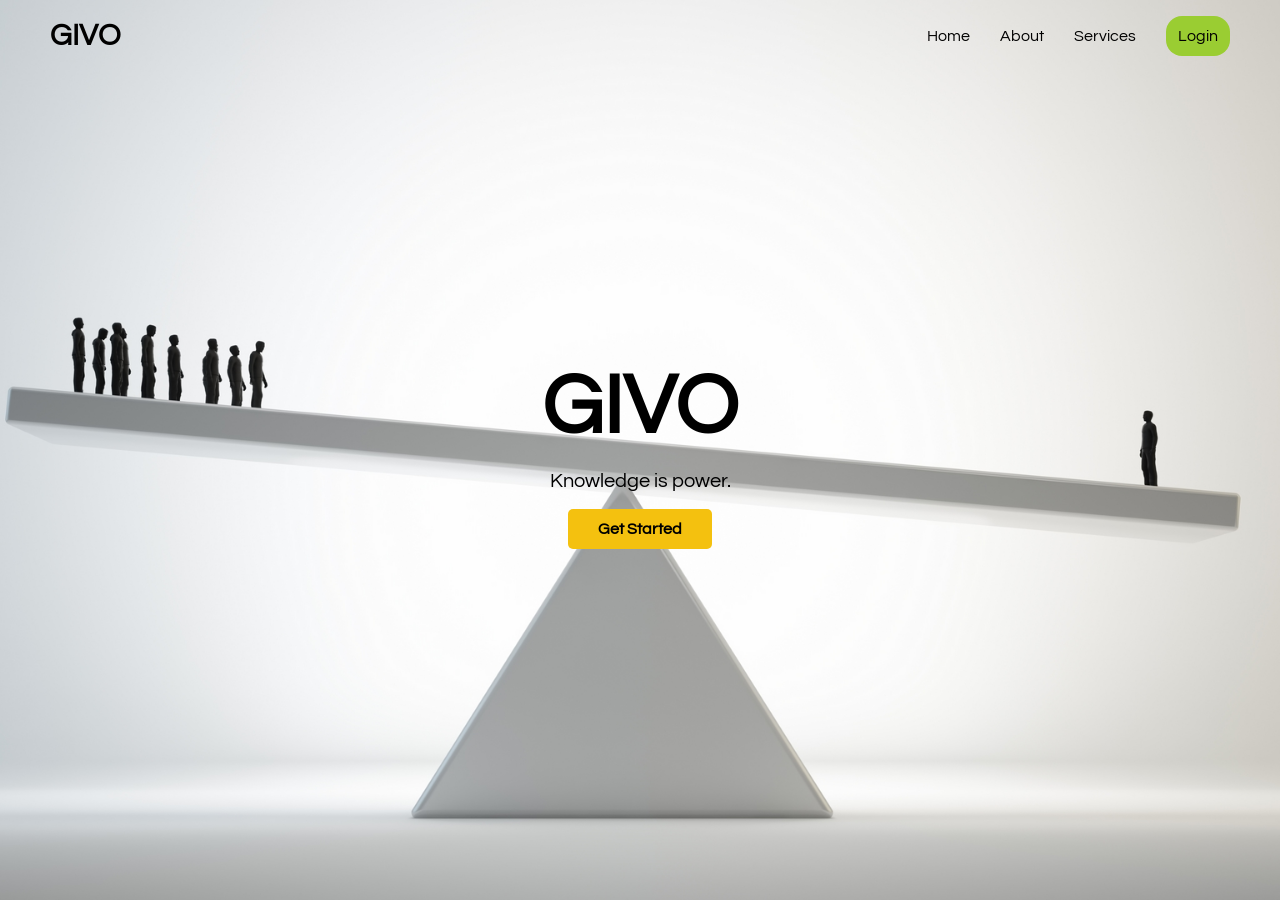
==== index.html @ fe288323 "Add files via upload" ====
<!DOCTYPE html>
<html lang="en">
<head>
    <meta charset="UTF-8">
    <title>GIVO - Homepage</title>

    <link rel="preconnect" href="https://fonts.googleapis.com">
    <link rel="preconnect" href="https://fonts.gstatic.com" crossorigin>
    <link href="https://fonts.googleapis.com/css2?family=Questrial&display=swap" rel="stylesheet">

    <link rel="stylesheet" href="style.css">
</head>
<body>

    <header>
        <nav class="navbar">
            <div class="logo">GIVO</div>
            <ul class="nav-links">
                <li><a href="#">Home</a></li>
                <li><a href="#">About</a></li>
                <li><a href="#">Services</a></li>
                <li><a id="login-btn-navbar" href="#">Login</a></li>
            </ul>
        </nav>
    </header>

    <section class="hero">
        <div class="hero-content">
            <h1>GIVO</h1>
            <p>Knowledge is power.</p>
            <a href="#" class="btn">Get Started</a>
        </div>
    </section>

</body>
</html>
---- style.css ----
/* Reset */
* {
    margin: 0;
    padding: 0;
    box-sizing: border-box;
    font-family: Questrial;
    color: black;
}

/* Navbar */
.navbar {
    position: fixed;
    top: 0;
    width: 100%;
    padding: 20px 50px;
    display: flex;
    justify-content: space-between;
    align-items: center;
    color: black;
}

.logo {
    font-size: 30px;
    font-weight: bold;
}

.nav-links {
    list-style: none;
    display: flex;
}

.nav-links li {
    margin-left: 30px;
}

.nav-links a {
    text-decoration: none;
    font-size: 16px;
    transition: 0.3s;
}

 .nav-links a:hover {
    opacity: 50%;
} 

/* Hero Section */
.hero {
    height: 100vh;
    background: url(homepage-bg.jpg) no-repeat center center/cover;
    display: flex;
    justify-content: center;
    align-items: center;
    text-align: center;
    color: white;
}

.hero-content h1 {
    font-size: 84px;
    margin-bottom: 20px;
    font-weight: bold;
}

.hero-content p {
    font-size: 20px;
    margin-bottom: 30px;
}

.btn {
    padding: 12px 30px;
    background-color: #f4c10f;
    color: black;
    text-decoration: none;
    font-weight: bold;
    border-radius: 5px;
    transition: 0.3s;
}

.btn:hover {
    background-color: white;
}

#login-btn-navbar{
    background-color: yellowgreen;
    padding: 12px;
    border-radius: 16px;
    transition: all 0.3s;
}

#login-btn-navbar:hover{
    transform: scale(1.05);
}
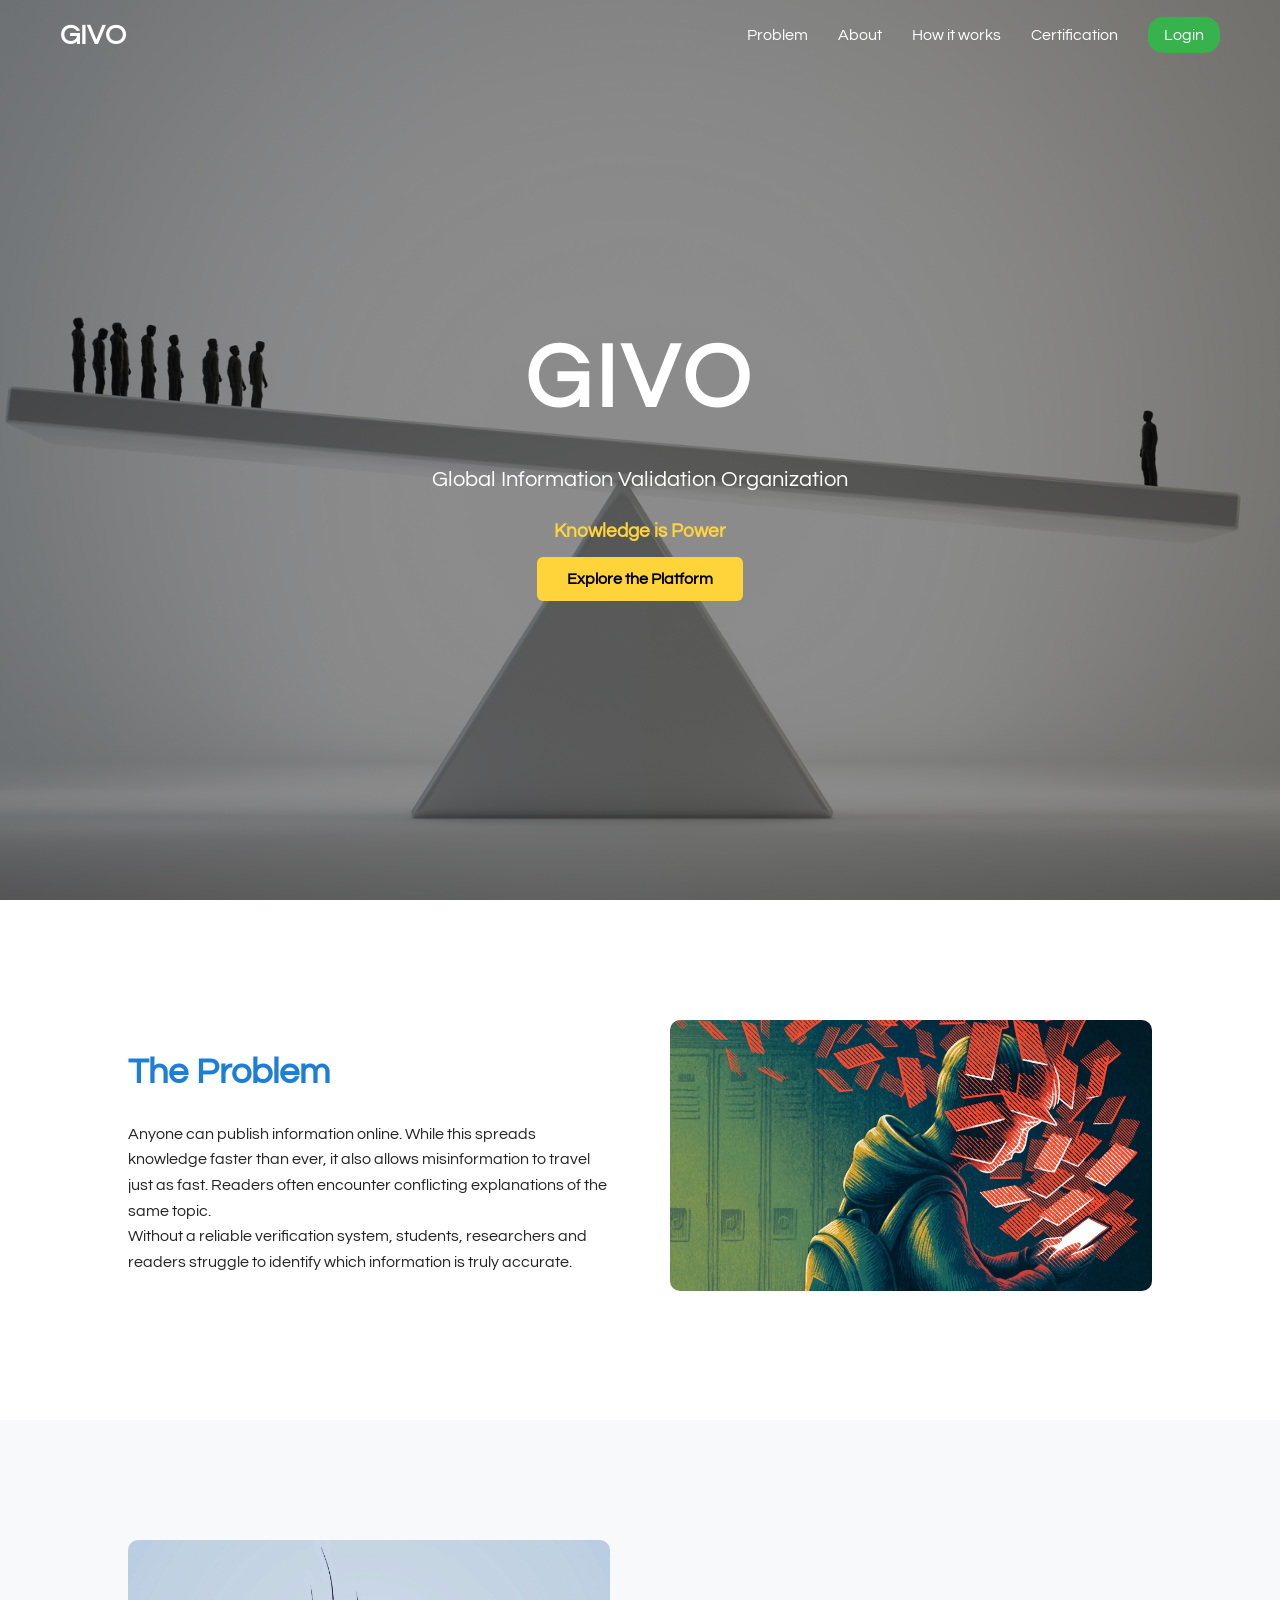
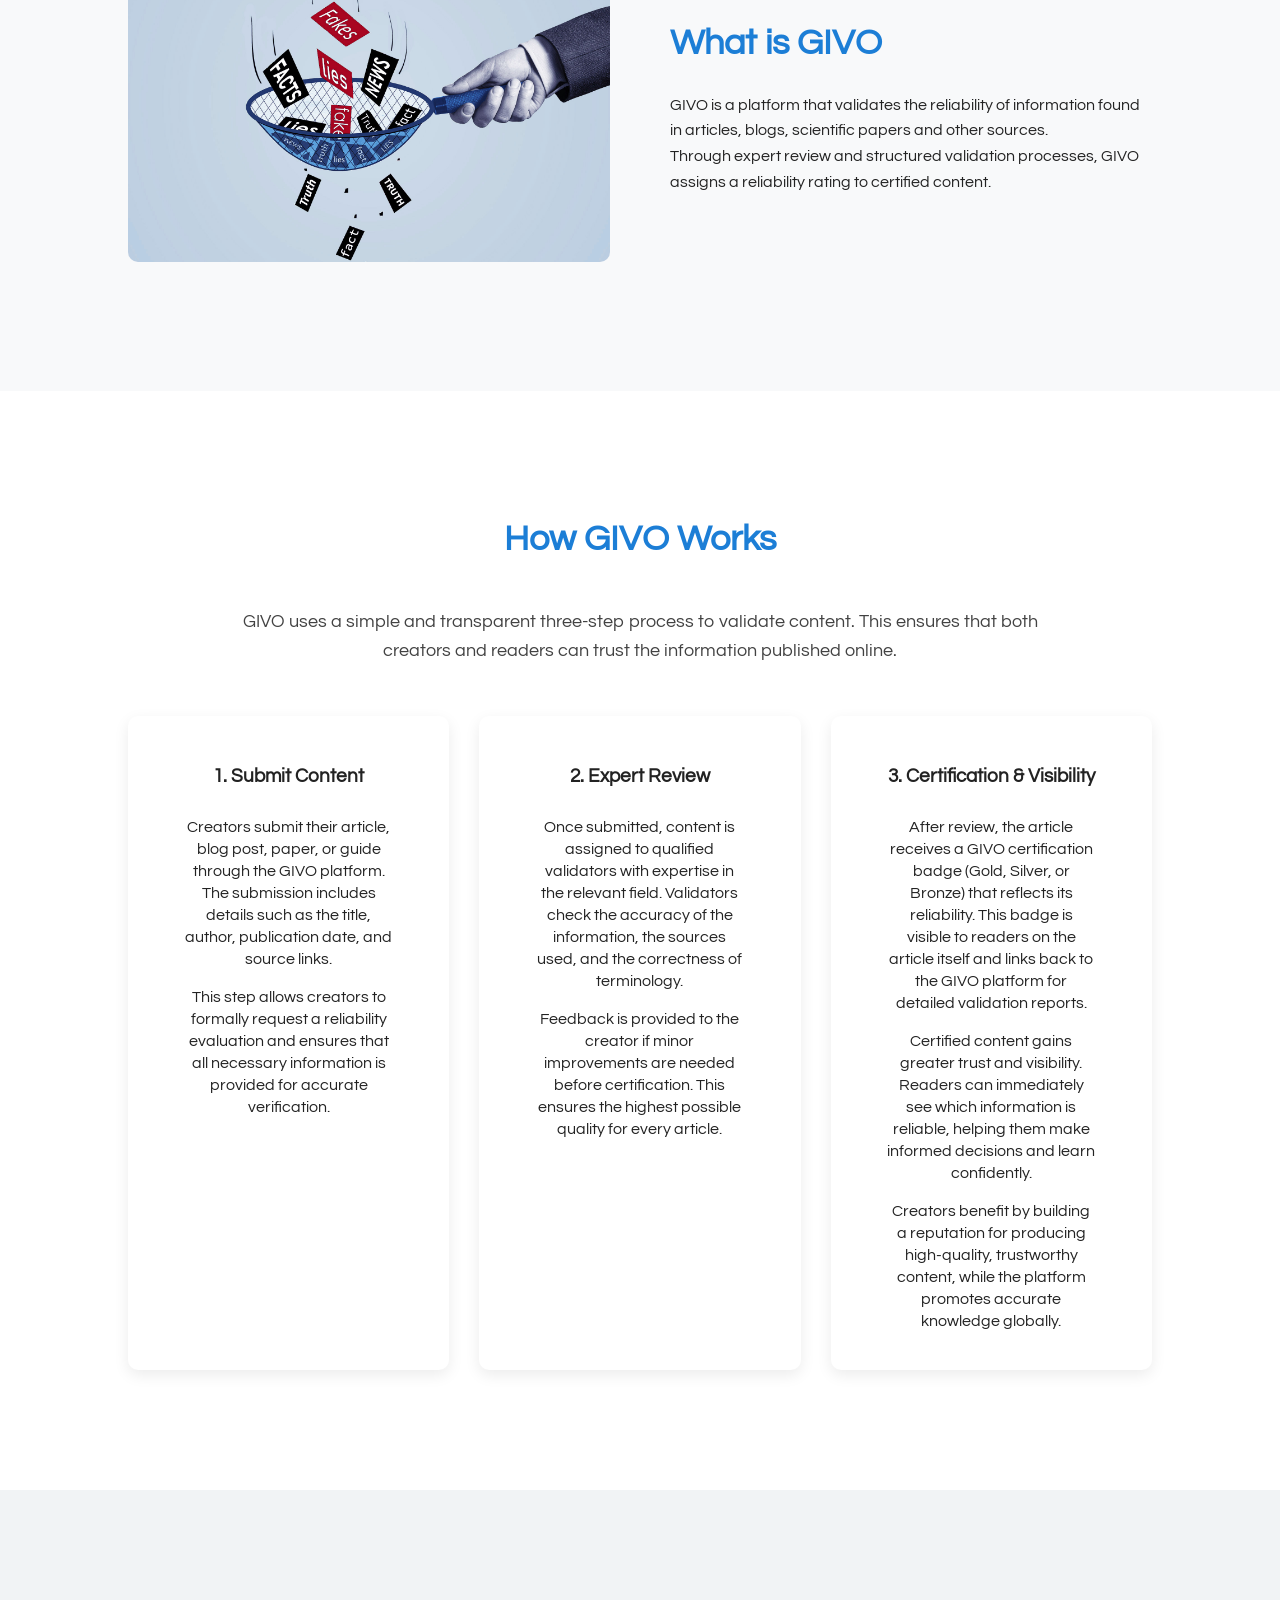
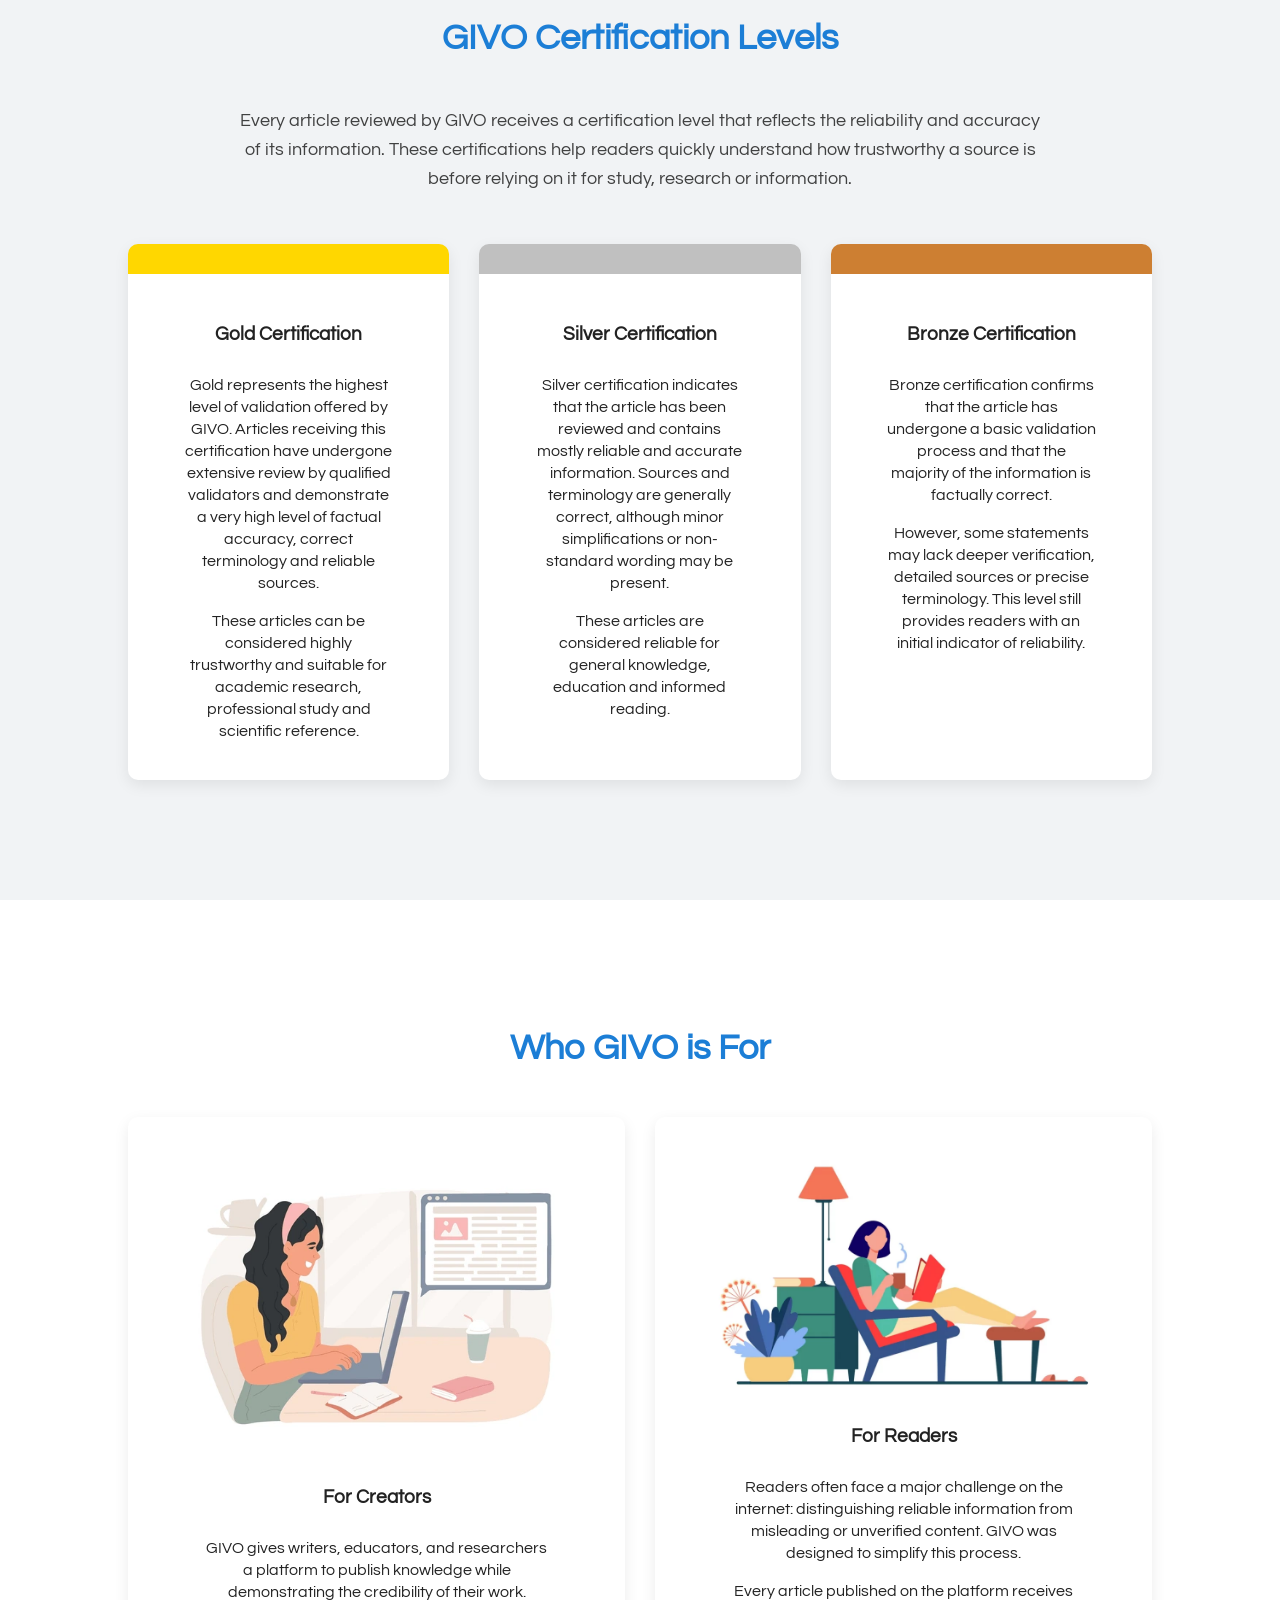
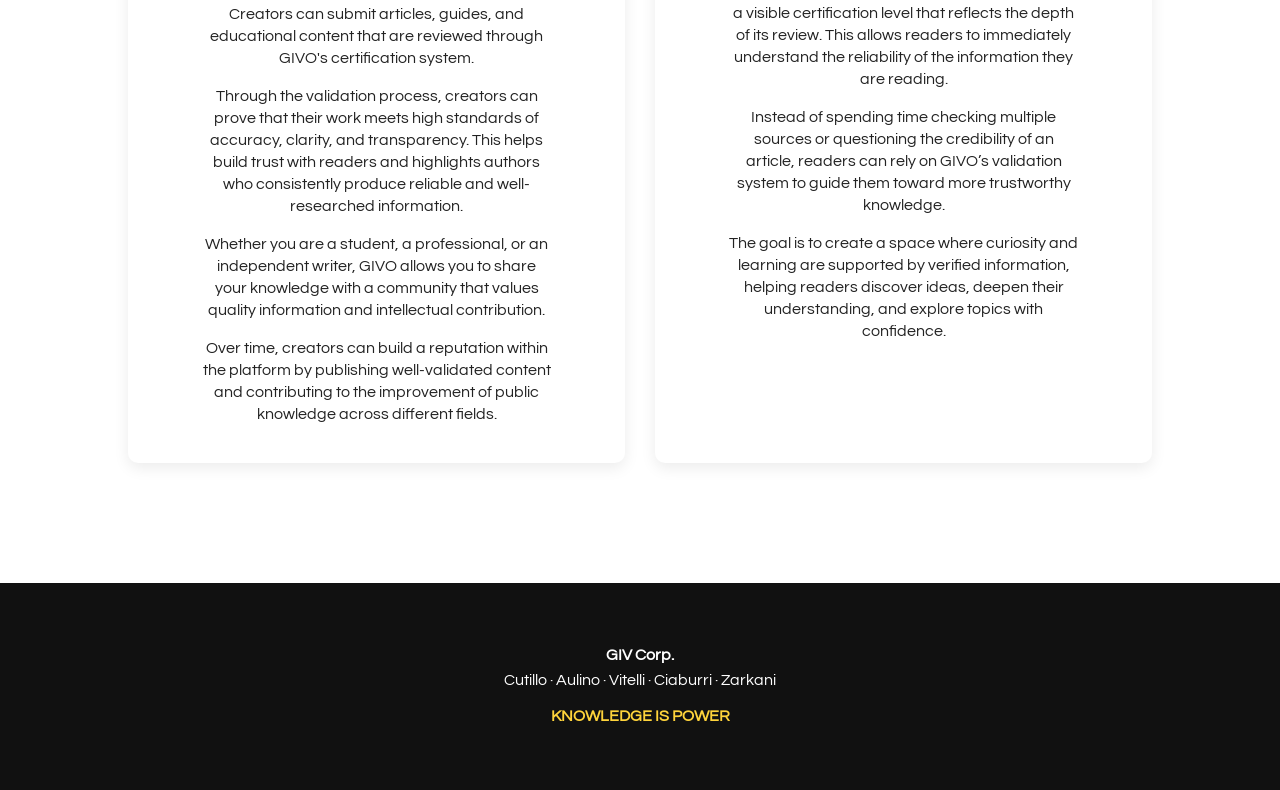
==== commit 91acb9da: "second update" ====
--- a/index.html
+++ b/index.html
@@ -1,36 +1,371 @@
 <!DOCTYPE html>
 <html lang="en">
+
 <head>
-    <meta charset="UTF-8">
-    <title>GIVO - Homepage</title>
-
-    <link rel="preconnect" href="https://fonts.googleapis.com">
-    <link rel="preconnect" href="https://fonts.gstatic.com" crossorigin>
-    <link href="https://fonts.googleapis.com/css2?family=Questrial&display=swap" rel="stylesheet">
-
-    <link rel="stylesheet" href="style.css">
+<meta charset="UTF-8">
+<title>GIVO - Global Information Validation Organization</title>
+
+<link rel="preconnect" href="https://fonts.googleapis.com">
+<link rel="preconnect" href="https://fonts.gstatic.com" crossorigin>
+
+<link href="https://fonts.googleapis.com/css2?family=Questrial&display=swap" rel="stylesheet">
+
+<link rel="stylesheet" href="style.css">
+
 </head>
+
 <body>
 
-    <header>
-        <nav class="navbar">
-            <div class="logo">GIVO</div>
-            <ul class="nav-links">
-                <li><a href="#">Home</a></li>
-                <li><a href="#">About</a></li>
-                <li><a href="#">Services</a></li>
-                <li><a id="login-btn-navbar" href="#">Login</a></li>
-            </ul>
-        </nav>
-    </header>
-
-    <section class="hero">
-        <div class="hero-content">
-            <h1>GIVO</h1>
-            <p>Knowledge is power.</p>
-            <a href="#" class="btn">Get Started</a>
-        </div>
-    </section>
+<header>
+
+<nav class="navbar">
+
+<div class="logo">GIVO</div>
+
+<ul class="nav-links">
+<li><a href="#problem">Problem</a></li>
+<li><a href="#about">About</a></li>
+<li><a href="#how">How it works</a></li>
+<li><a href="#certification">Certification</a></li>
+<li><a id="login-btn-navbar" href="dashboard.html">Login</a></li>
+</ul>
+
+</nav>
+
+</header>
+
+
+<!-- HERO -->
+
+<section class="hero">
+
+<div class="hero-content">
+
+<h1>GIVO</h1>
+
+<p>Global Information Validation Organization</p>
+
+<h3 class="motto">Knowledge is Power</h3>
+
+<a href="#" class="btn">Explore the Platform</a>
+
+</div>
+
+</section>
+
+
+<!-- PROBLEM -->
+
+<section class="split-section" id="problem">
+
+<div class="split-text">
+
+<h2>The Problem</h2>
+
+<p>
+Anyone can publish information online. While this spreads knowledge
+faster than ever, it also allows misinformation to travel just as fast.
+Readers often encounter conflicting explanations of the same topic.
+</p>
+
+<p>
+Without a reliable verification system, students, researchers
+and readers struggle to identify which information is truly accurate.
+</p>
+
+</div>
+
+<div class="split-image">
+
+<img src="misinformation.webp" alt="misinformation">
+
+</div>
+
+</section>
+
+
+<!-- ABOUT -->
+
+<section class="split-section alt" id="about">
+
+<div class="split-image">
+
+<img src="validation.jpg" alt="verification">
+
+</div>
+
+<div class="split-text">
+
+<h2>What is GIVO</h2>
+
+<p>
+GIVO is a platform that validates the reliability of information
+found in articles, blogs, scientific papers and other sources.
+</p>
+
+<p>
+Through expert review and structured validation processes,
+GIVO assigns a reliability rating to certified content.
+</p>
+
+</div>
+
+</section>
+
+
+<!-- HOW IT WORKS -->
+
+<section class="section" id="how">
+
+<h2>How GIVO Works</h2>
+
+<p class="how-intro">
+GIVO uses a simple and transparent three-step process to validate
+content. This ensures that both creators and readers can trust
+the information published online.
+</p>
+
+<div class="cards">
+
+<div class="card">
+
+<h3>1. Submit Content</h3>
+
+<p>
+Creators submit their article, blog post, paper, or guide
+through the GIVO platform. The submission includes details
+such as the title, author, publication date, and source links.
+</p>
+
+<p>
+This step allows creators to formally request a reliability
+evaluation and ensures that all necessary information is
+provided for accurate verification.
+</p>
+
+</div>
+
+
+<div class="card">
+
+<h3>2. Expert Review</h3>
+
+<p>
+Once submitted, content is assigned to qualified validators
+with expertise in the relevant field. Validators check the
+accuracy of the information, the sources used, and the
+correctness of terminology.
+</p>
+
+<p>
+Feedback is provided to the creator if minor improvements
+are needed before certification. This ensures the highest
+possible quality for every article.
+</p>
+
+</div>
+
+
+<div class="card">
+
+<h3>3. Certification & Visibility</h3>
+
+<p>
+After review, the article receives a GIVO certification badge
+(Gold, Silver, or Bronze) that reflects its reliability.
+This badge is visible to readers on the article itself and
+links back to the GIVO platform for detailed validation reports.
+</p>
+
+<p>
+Certified content gains greater trust and visibility. Readers
+can immediately see which information is reliable, helping
+them make informed decisions and learn confidently.
+</p>
+
+<p>
+Creators benefit by building a reputation for producing
+high-quality, trustworthy content, while the platform
+promotes accurate knowledge globally.
+</p>
+
+</div>
+
+</div>
+
+</section>
+
+
+<!-- CERTIFICATION -->
+
+<section class="section alt" id="certification">
+
+<h2>GIVO Certification Levels</h2>
+
+<p class="cert-intro">
+Every article reviewed by GIVO receives a certification level that
+reflects the reliability and accuracy of its information.
+These certifications help readers quickly understand how trustworthy
+a source is before relying on it for study, research or information.
+</p>
+
+<div class="cards">
+
+<div class="card gold">
+
+<h3>Gold Certification</h3>
+
+<p>
+Gold represents the highest level of validation offered by GIVO.
+Articles receiving this certification have undergone extensive
+review by qualified validators and demonstrate a very high level
+of factual accuracy, correct terminology and reliable sources.
+</p>
+
+<p>
+These articles can be considered highly trustworthy and suitable
+for academic research, professional study and scientific reference.
+</p>
+
+</div>
+
+
+<div class="card silver">
+
+<h3>Silver Certification</h3>
+
+<p>
+Silver certification indicates that the article has been reviewed
+and contains mostly reliable and accurate information.
+Sources and terminology are generally correct, although minor
+simplifications or non-standard wording may be present.
+</p>
+
+<p>
+These articles are considered reliable for general knowledge,
+education and informed reading.
+</p>
+
+</div>
+
+
+<div class="card bronze">
+
+<h3>Bronze Certification</h3>
+
+<p>
+Bronze certification confirms that the article has undergone a
+basic validation process and that the majority of the information
+is factually correct.
+</p>
+
+<p>
+However, some statements may lack deeper verification,
+detailed sources or precise terminology.
+This level still provides readers with an initial indicator
+of reliability.
+</p>
+
+</div>
+
+</div>
+
+</section>
+
+
+<!-- USERS -->
+
+<section class="section" id="services">
+
+<h2>Who GIVO is For</h2>
+
+<div class="cards">
+
+<div class="card">
+
+<img src="blogger.webp" alt="Content creators">
+
+<h3>For Creators</h3>
+
+<p>
+GIVO gives writers, educators, and researchers a platform to publish
+knowledge while demonstrating the credibility of their work.
+Creators can submit articles, guides, and educational content that
+are reviewed through GIVO's certification system.
+</p>
+
+<p>
+Through the validation process, creators can prove that their work
+meets high standards of accuracy, clarity, and transparency.
+This helps build trust with readers and highlights authors who
+consistently produce reliable and well-researched information.
+</p>
+
+<p>
+Whether you are a student, a professional, or an independent writer,
+GIVO allows you to share your knowledge with a community that values
+quality information and intellectual contribution.
+</p>
+
+<p>
+Over time, creators can build a reputation within the platform by
+publishing well-validated content and contributing to the improvement
+of public knowledge across different fields.
+</p>
+
+</div>
+
+
+<div class="card">
+
+<img src="reader.webp" alt="Readers">
+
+<h3>For Readers</h3>
+
+<p>
+Readers often face a major challenge on the internet:
+distinguishing reliable information from misleading or
+unverified content.
+GIVO was designed to simplify this process.
+</p>
+
+<p>
+Every article published on the platform receives a visible
+certification level that reflects the depth of its review.
+This allows readers to immediately understand the reliability
+of the information they are reading.
+</p>
+
+<p>
+Instead of spending time checking multiple sources or
+questioning the credibility of an article, readers can rely
+on GIVO’s validation system to guide them toward more
+trustworthy knowledge.
+</p>
+
+<p>
+The goal is to create a space where curiosity and learning
+are supported by verified information, helping readers
+discover ideas, deepen their understanding, and explore
+topics with confidence.
+</p>
+
+</div>
+
+</div>
+
+</section>
+
+
+<footer>
+
+<b>GIV Corp.</b>
+
+<p>Cutillo · Aulino · Vitelli · Ciaburri · Zarkani</p>
+
+<p class="footer-motto">KNOWLEDGE IS POWER</p>
+
+</footer>
 
 </body>
 </html>
--- a/style.css
+++ b/style.css
@@ -1,91 +1,249 @@
-/* Reset */
-* {
-    margin: 0;
-    padding: 0;
-    box-sizing: border-box;
-    font-family: Questrial;
-    color: black;
-}
-
-/* Navbar */
-.navbar {
-    position: fixed;
-    top: 0;
-    width: 100%;
-    padding: 20px 50px;
-    display: flex;
-    justify-content: space-between;
-    align-items: center;
-    color: black;
-}
-
-.logo {
-    font-size: 30px;
-    font-weight: bold;
-}
-
-.nav-links {
-    list-style: none;
-    display: flex;
-}
-
-.nav-links li {
-    margin-left: 30px;
-}
-
-.nav-links a {
-    text-decoration: none;
-    font-size: 16px;
-    transition: 0.3s;
-}
-
- .nav-links a:hover {
-    opacity: 50%;
-} 
-
-/* Hero Section */
-.hero {
-    height: 100vh;
-    background: url(homepage-bg.jpg) no-repeat center center/cover;
-    display: flex;
-    justify-content: center;
-    align-items: center;
-    text-align: center;
-    color: white;
-}
-
-.hero-content h1 {
-    font-size: 84px;
-    margin-bottom: 20px;
-    font-weight: bold;
-}
-
-.hero-content p {
-    font-size: 20px;
-    margin-bottom: 30px;
-}
-
-.btn {
-    padding: 12px 30px;
-    background-color: #f4c10f;
-    color: black;
-    text-decoration: none;
-    font-weight: bold;
-    border-radius: 5px;
-    transition: 0.3s;
-}
-
-.btn:hover {
-    background-color: white;
+*{
+margin:0;
+padding:0;
+box-sizing:border-box;
+font-family:Questrial;
+}
+
+body{
+line-height:1.6;
+color:#222;
+}
+
+/* NAVBAR */
+
+.navbar{
+position:absolute;
+top:0;
+width:100%;
+height: 8vh;
+padding:20px 60px;
+display:flex;
+justify-content:space-between;
+align-items:center;
+z-index:10;
+}
+
+.logo{
+font-size:28px;
+font-weight:bold;
+color:white;
+}
+
+.nav-links{
+list-style:none;
+display:flex;
+}
+
+.nav-links li{
+margin-left:30px;
+}
+
+.nav-links a{
+text-decoration:none;
+color: white;
+transition:0.3s;
+}
+
+.nav-links a:hover{
+color:#1c7ed6;
 }
 
 #login-btn-navbar{
-    background-color: yellowgreen;
-    padding: 12px;
-    border-radius: 16px;
-    transition: all 0.3s;
-}
-
-#login-btn-navbar:hover{
-    transform: scale(1.05);
+background:#37b24d;
+color:white;
+padding:10px 16px;
+border-radius:15px;
+}
+
+
+/* HERO */
+
+.hero{
+height:100vh;
+
+background:
+linear-gradient(rgba(0,0,0,0.45),rgba(0,0,0,0.45)),
+url(homepage-bg.jpg) center/cover;
+
+display:flex;
+justify-content:center;
+align-items:center;
+text-align:center;
+}
+
+.hero h1{
+font-size:90px;
+color:white;
+letter-spacing:5px;
+}
+
+.hero p{
+color:white;
+font-size:22px;
+margin-top:10px;
+}
+
+.motto{
+color:#ffd43b;
+margin:20px 0;
+}
+
+.btn{
+background:#ffd43b;
+padding:14px 30px;
+border-radius:6px;
+text-decoration:none;
+color:black;
+font-weight:bold;
+transition:0.3s;
+}
+
+.btn:hover{
+background:white;
+}
+
+
+/* SPLIT SECTIONS */
+
+.split-section{
+display:flex;
+align-items:center;
+justify-content:center;
+padding:120px 10%;
+gap:60px;
+}
+
+.split-section.alt{
+background:#f8f9fa;
+}
+
+.split-text{
+flex:1;
+}
+
+.split-text h2{
+font-size:36px;
+margin-bottom:20px;
+color:#1c7ed6;
+}
+
+.split-image{
+flex:1;
+}
+
+.split-image img{
+width:100%;
+border-radius:10px;
+}
+
+
+/* NORMAL SECTIONS */
+
+.section{
+padding:120px 10%;
+text-align:center;
+min-height: 80vh;
+}
+
+.section.alt{
+background:#f1f3f5;
+}
+
+.section h2{
+font-size:36px;
+margin-bottom:40px;
+color:#1c7ed6;
+}
+
+
+/* CARDS */
+
+.cards{
+display:grid;
+grid-template-columns:repeat(auto-fit,minmax(220px,1fr));
+gap:30px;
+}
+
+.card{
+background:white;
+padding:30px;
+border-radius:10px;
+box-shadow:0 5px 15px rgba(0,0,0,0.08);
+transition:0.3s;
+cursor: pointer;
+display: flex;
+flex-direction: column;
+align-items: center;
+}
+
+.card h3{
+    margin: 16px 0px;
+}
+
+.card:hover{
+transform:translateY(-15px);
+}
+
+.card img {
+    max-width: 100%;
+    border-radius: inherit;
+    max-height: 50%;
+}
+
+.card p{
+    margin: 8px 0px;
+    line-height: 22px;
+    width: 80%;
+}
+
+.how-intro{
+max-width:800px;
+margin:auto;
+margin-bottom:50px;
+font-size:18px;
+opacity:0.85;
+}
+
+
+/* CERTIFICATION COLORS */
+
+.gold{
+border-top:30px solid gold;
+}
+
+.silver{
+border-top:30px solid silver;
+}
+
+.bronze{
+border-top:30px solid #cd7f32;
+}
+
+.cert-intro{
+max-width:800px;
+margin:auto;
+margin-bottom:50px;
+font-size:18px;
+opacity:0.85;
+}
+
+
+/* FOOTER */
+
+footer{
+background:#111;
+color:white;
+text-align:center;
+padding:60px;
+}
+
+.footer-motto{
+color:#ffd43b;
+margin-top:10px;
+font-weight:bold;
+}
+
+footer b{
+    margin: 16px 0px;
 }
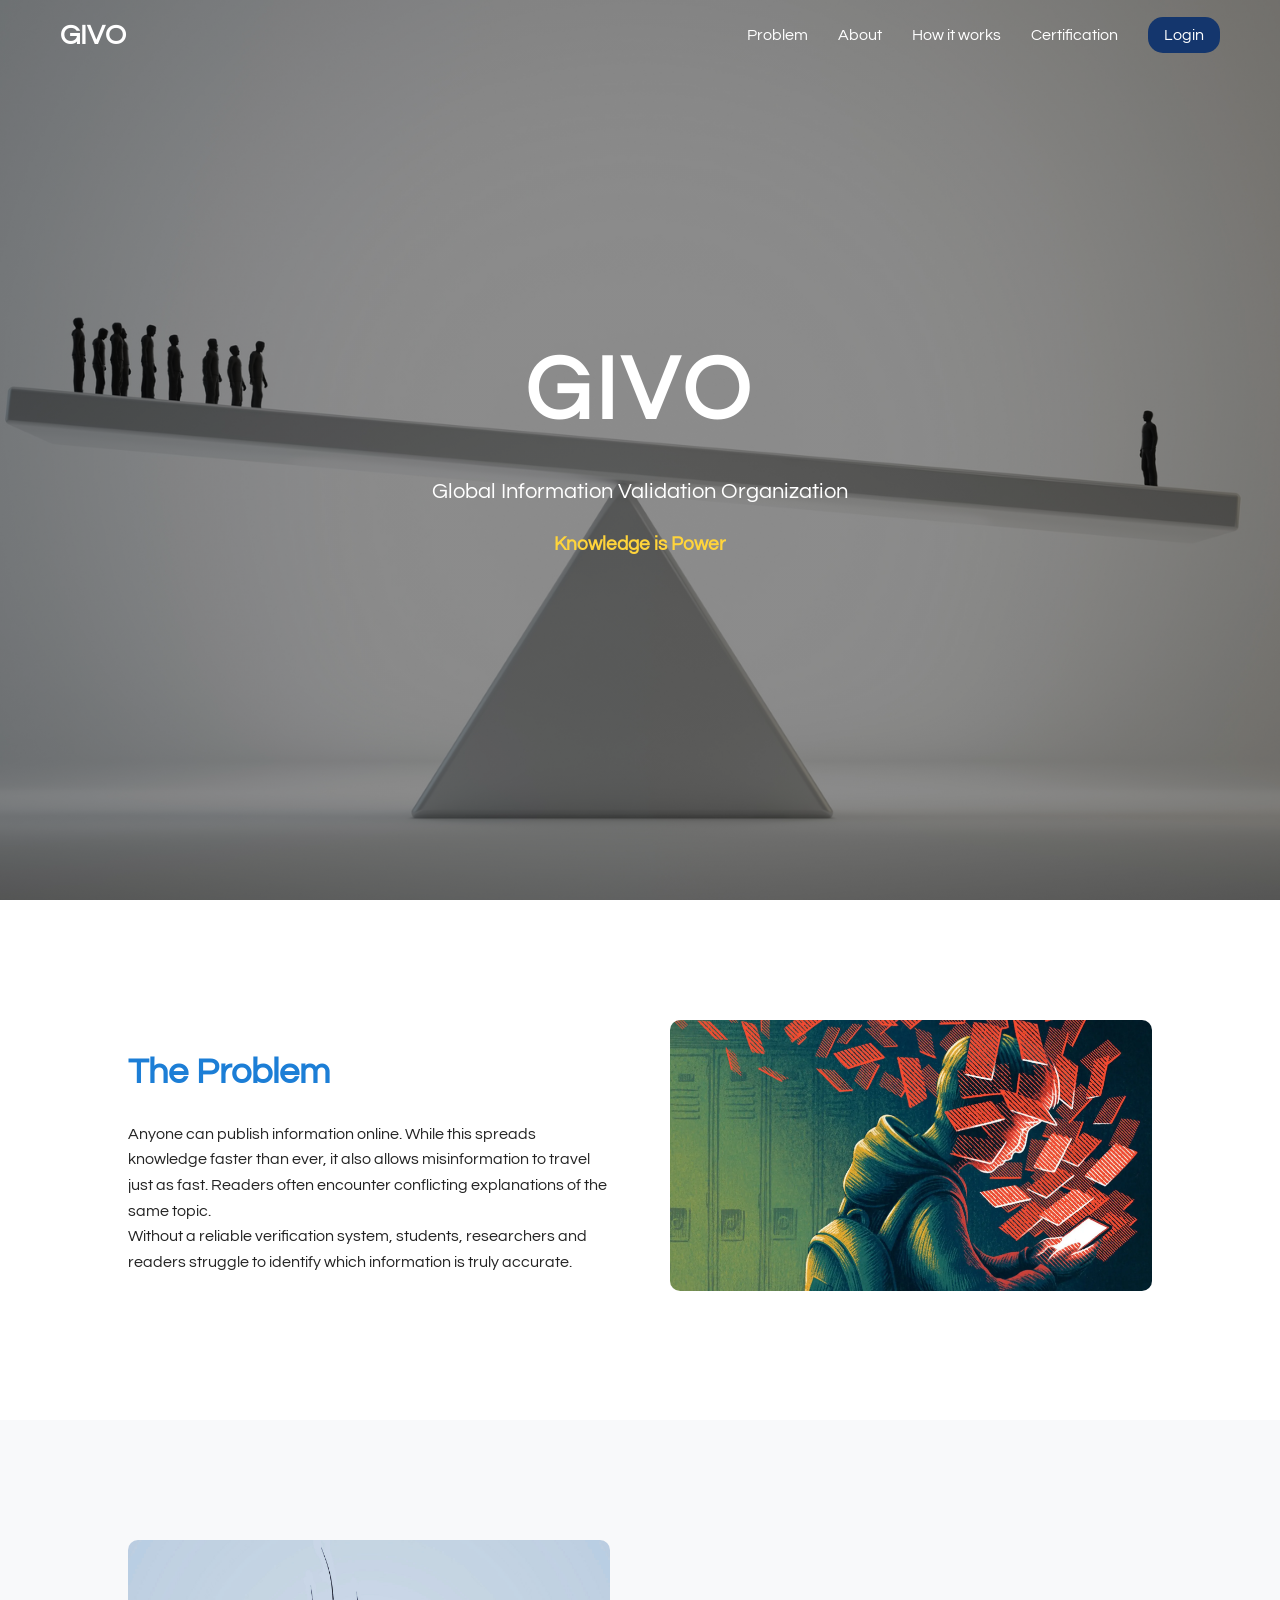
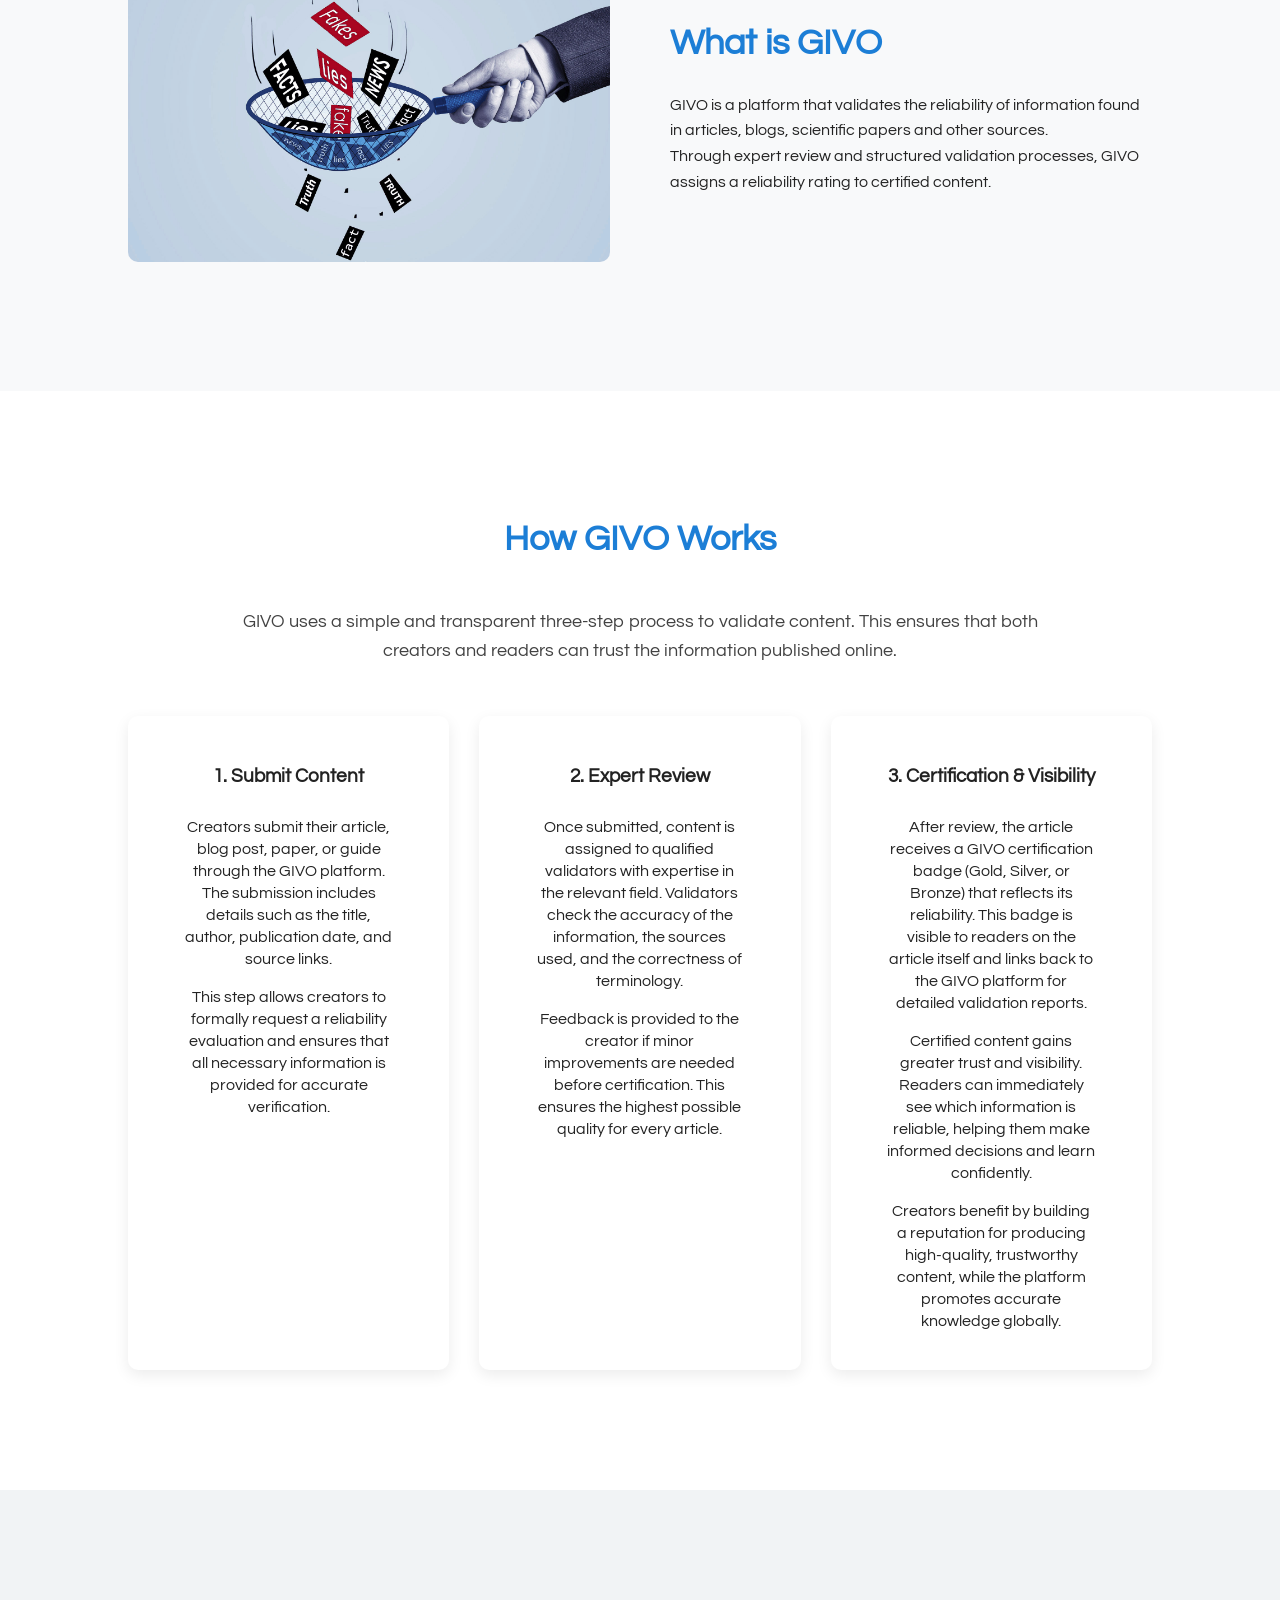
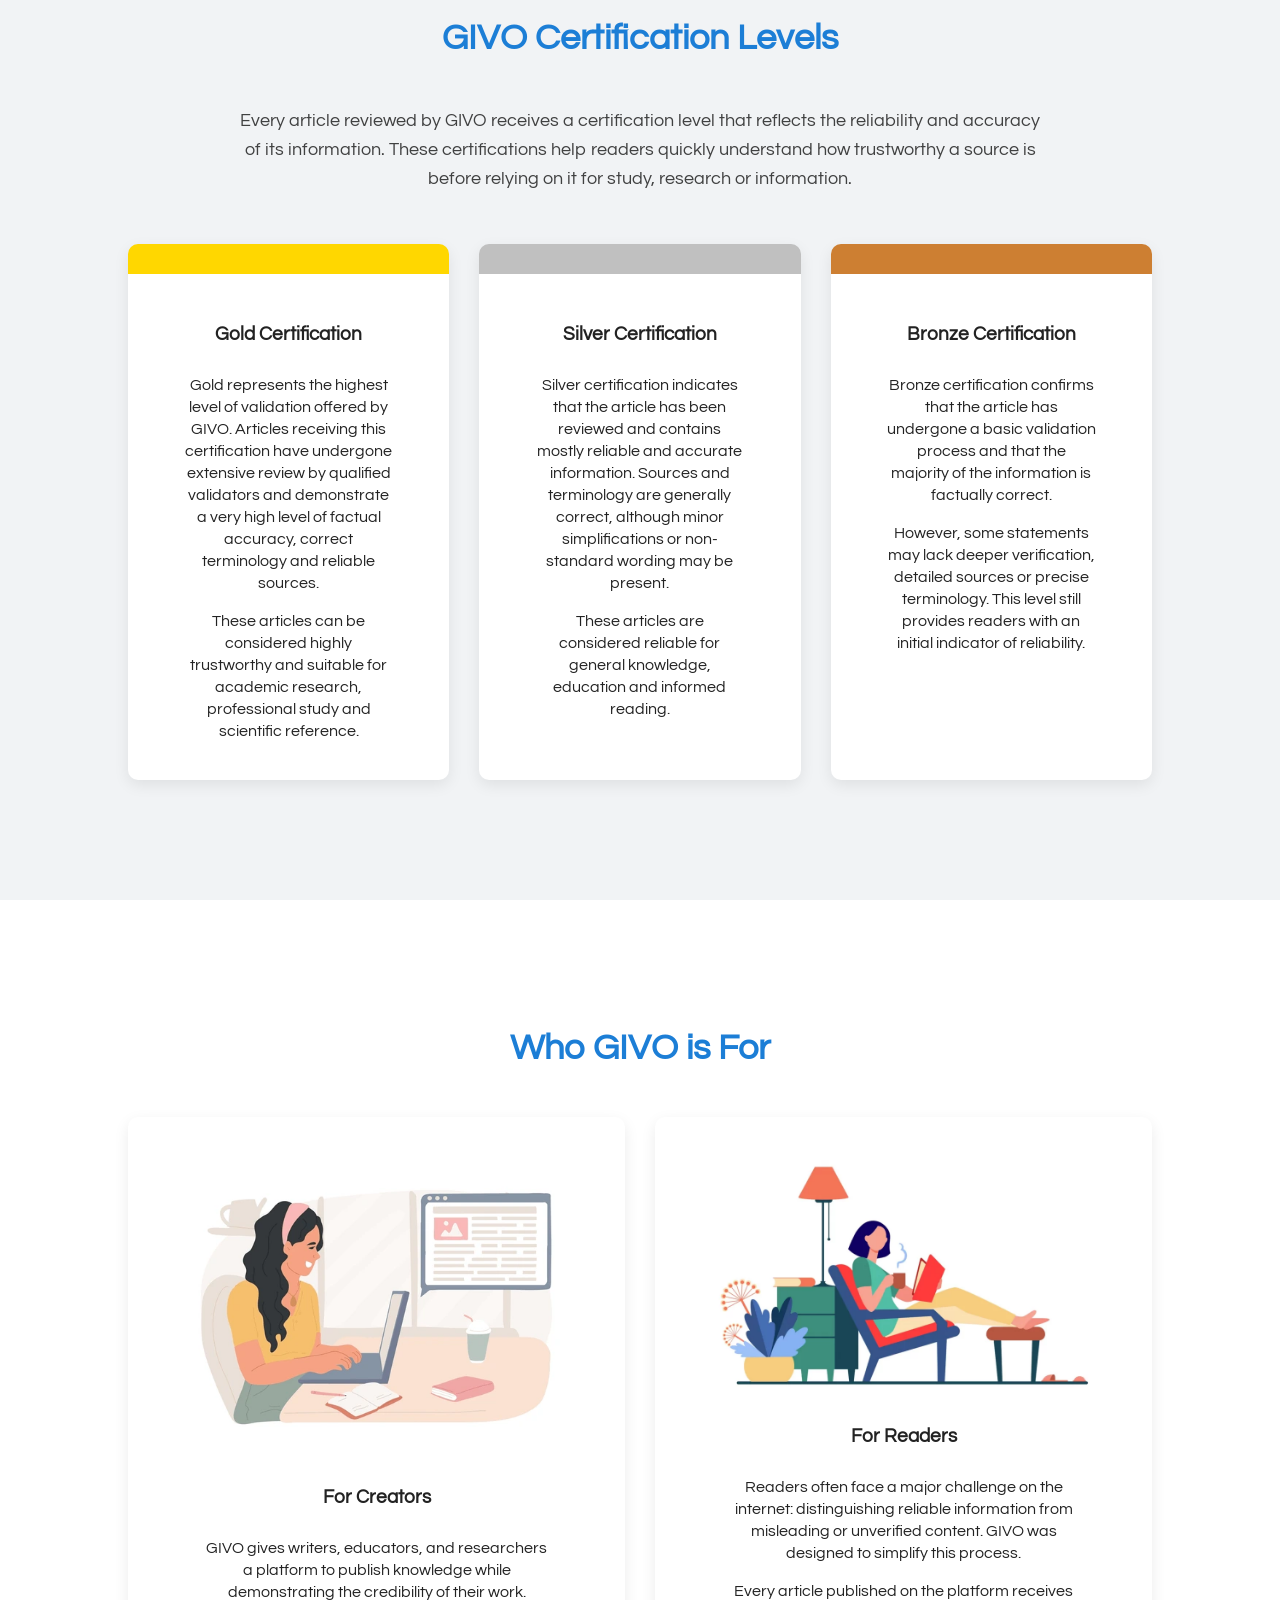
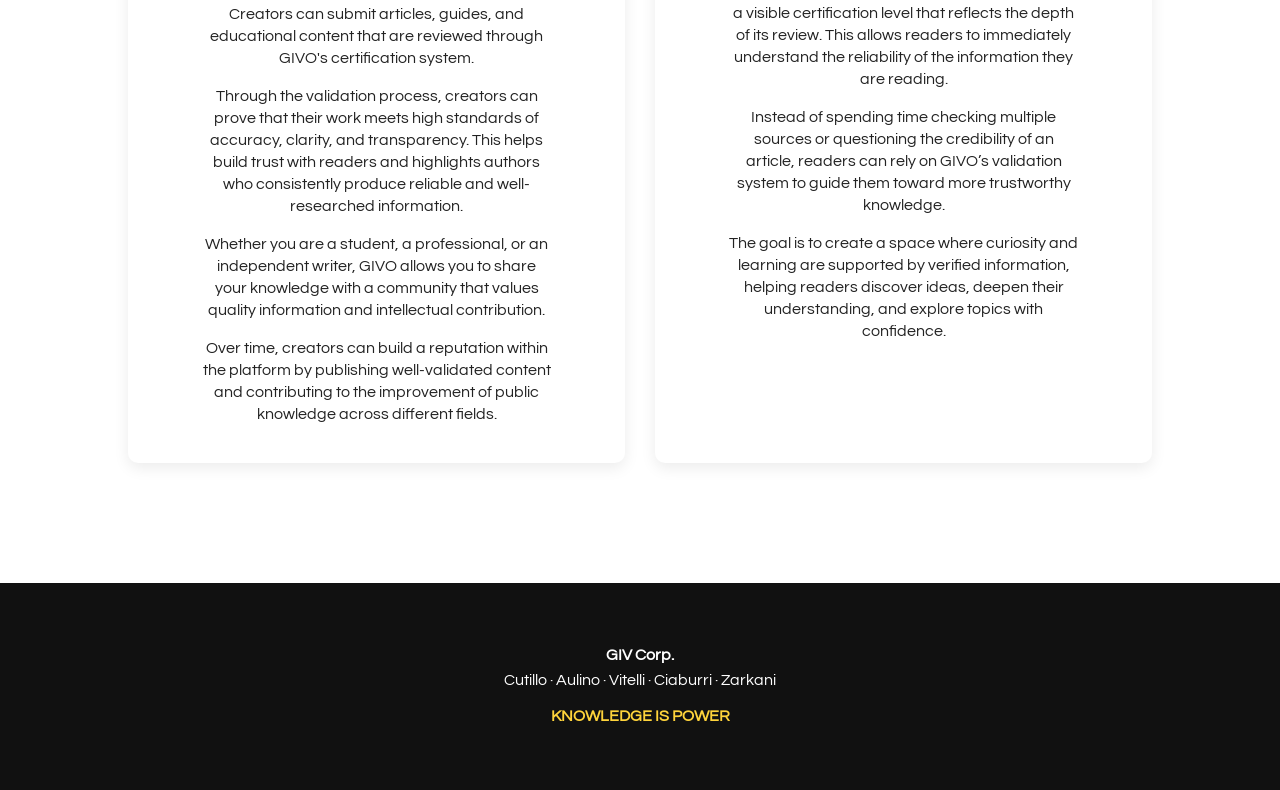
==== commit ffbc25ba: "Add files via upload" ====
--- a/index.html
+++ b/index.html
@@ -47,8 +47,6 @@
 
 <h3 class="motto">Knowledge is Power</h3>
 
-<a href="#" class="btn">Explore the Platform</a>
-
 </div>
 
 </section>
@@ -356,7 +354,6 @@
 
 </section>
 
-
 <footer>
 
 <b>GIV Corp.</b>
--- a/style.css
+++ b/style.css
@@ -50,7 +50,7 @@
 }
 
 #login-btn-navbar{
-background:#37b24d;
+background:#14366D;
 color:white;
 padding:10px 16px;
 border-radius:15px;
